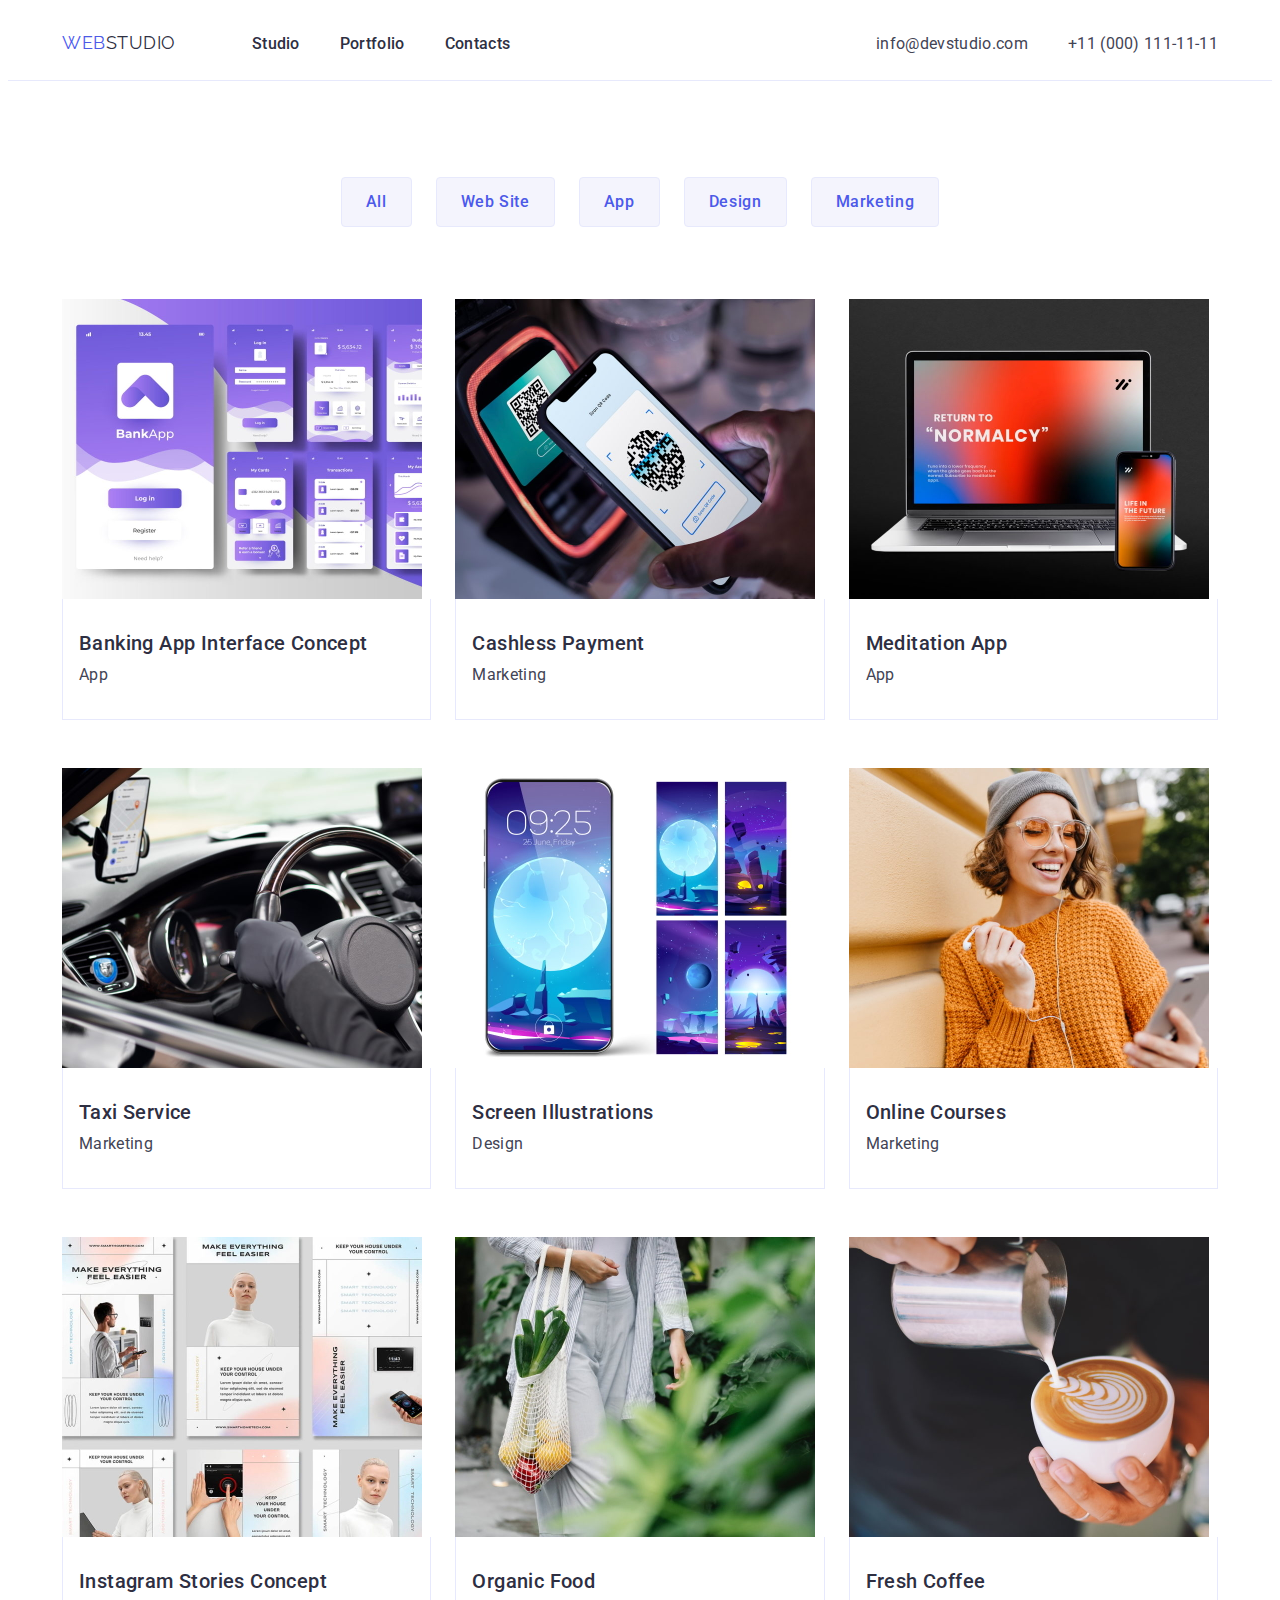
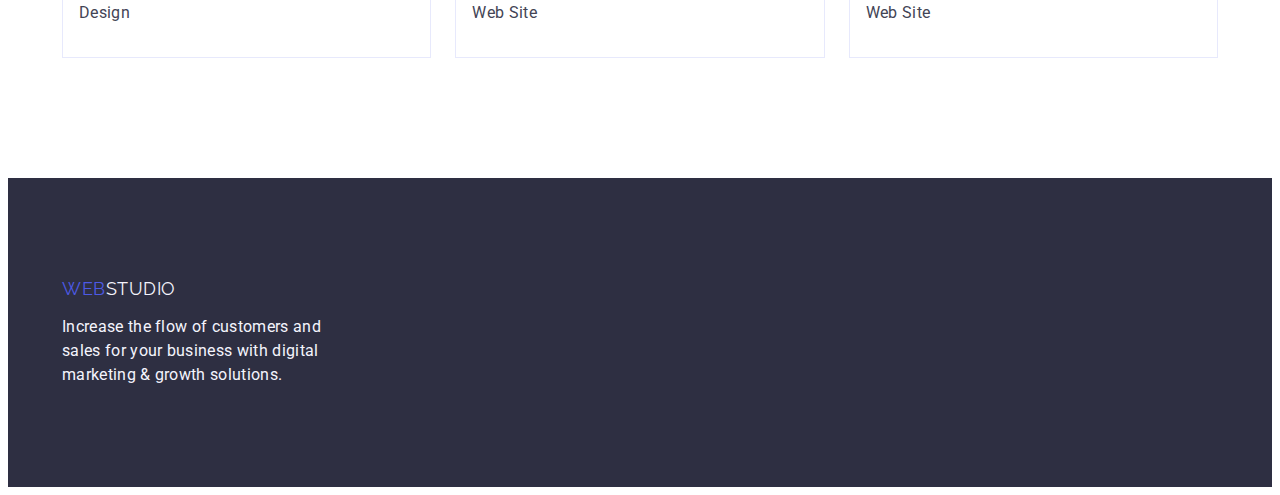
==== portfolio.html @ ba64d4d4 "feat: added initial files from hw 3" ====
<!DOCTYPE html>

<html lang="en">
  <head>
    <meta charset="UTF-8" />
    <meta name="viewport" content="width=device-width, initial-scale=1.0" />
    <title>Web Studio</title>
    <link rel="preconnect" href="https://fonts.googleapis.com" />
    <link rel="preconnect" href="https://fonts.gstatic.com" crossorigin />
    <link
      href="https://fonts.googleapis.com/css2?family=Raleway:wght@800&family=Roboto:wght@400;500;700;900&display=swap"
      rel="stylesheet"
    />
    <link
      rel="stylesheet"
      href="https://cdnjs.cloudflare.com/ajax/libs/modern-normalize/2.0.0/modern-normalize.min.css"
      integrity="sha512-4xo8blKMVCiXpTaLzQSLSw3KFOVPWhm/TRtuPVc4WG6kUgjH6J03IBuG7JZPkcWMxJ5huwaBpOpnwYElP/m6wg=="
      crossorigin="anonymous"
      referrerpolicy="no-referrer"
    />
    <link rel="stylesheet" href="./css/styles.css" />
  </head>

  <body>
    <header>
      <div class="container" id="header-container">
        <nav>
          <a href="./index.html" class="logo header-logo"
            >WEB<span class="logo-accent-dark">STUDIO</span></a
          >

          <ul class="navigation-tabs">
            <li>
              <a href="./index.html" class="nav-link">Studio</a>
            </li>
            <li>
              <a href="./portfolio.html" class="nav-link">Portfolio</a>
            </li>
            <li>
              <a href="#" class="nav-link">Contacts</a>
            </li>
          </ul>
        </nav>

        <address>
          <ul class="addresses-list">
            <li>
              <a href="mailto:info@devstudio.com" class="address-link"
                >info@devstudio.com</a
              >
            </li>
            <li>
              <a href="tel:+110001111111" class="address-link"
                >+11 (000) 111-11-11</a
              >
            </li>
          </ul>
        </address>
      </div>
    </header>

    <main>
      <section class="portfolio-section">
        <div class="container">
          <h1 class="visually-hidden">Portfolio</h1>

          <ul class="filter-buttons-list">
            <li>
              <button type="button" class="filter-button">All</button>
            </li>
            <li>
              <button type="button" class="filter-button">Web Site</button>
            </li>
            <li>
              <button type="button" class="filter-button">App</button>
            </li>
            <li>
              <button type="button" class="filter-button">Design</button>
            </li>
            <li>
              <button type="button" class="filter-button">Marketing</button>
            </li>
          </ul>

          <ul class="projects-list">
            <li class="project-list-item">
              <a href="#">
                <img
                  src="images/apps/banking_app_interface_concept.jpg"
                  alt="Banking App Interface Concept"
                  width="360"
                />
                <div class="project-list-info">
                  <h2 class="project-name">Banking App Interface Concept</h2>
                  <p class="project-type">App</p>
                </div>
              </a>
            </li>
            <li class="project-list-item">
              <a href="#">
                <img
                  src="images/apps/cashless_payment.jpg"
                  alt="Cashless Payment Process"
                  width="360"
                />
                <div class="project-list-info">
                  <h2 class="project-name">Cashless Payment</h2>
                  <p class="project-type">Marketing</p>
                </div>
              </a>
            </li>
            <li class="project-list-item">
              <a href="#">
                <img
                  src="images/apps/meditation_app.jpg"
                  alt="Laptop and Phone with the Meditation App installed"
                  width="360"
                />
                <div class="project-list-info">
                  <h2 class="project-name">Meditation App</h2>
                  <p class="project-type">App</p>
                </div>
              </a>
            </li>
            <li class="project-list-item">
              <a href="#">
                <img
                  src="images/apps/taxi_service.jpg"
                  alt="Taxi Saloon with the Phone with the Driver App"
                  width="360"
                />
                <div class="project-list-info">
                  <h2 class="project-name">Taxi Service</h2>
                  <p class="project-type">Marketing</p>
                </div>
              </a>
            </li>
            <li class="project-list-item">
              <a href="#">
                <img
                  src="images/apps/screen_illustrations.jpg"
                  alt="Phone Space Wallpapers"
                  width="360"
                />
                <div class="project-list-info">
                  <h2 class="project-name">Screen Illustrations</h2>
                  <p class="project-type">Design</p>
                </div>
              </a>
            </li>
            <li class="project-list-item">
              <a href="#">
                <img
                  src="images/apps/online_courses.jpg"
                  alt="Girl watching Online Courses using Phone on Street"
                  width="360"
                />
                <div class="project-list-info">
                  <h2 class="project-name">Online Courses</h2>
                  <p class="project-type">Marketing</p>
                </div>
              </a>
            </li>
            <li class="project-list-item">
              <a href="#">
                <img
                  src="images/apps/instgram_stories_concept.jpg"
                  alt="Instagram Collages with the Pictures and Text"
                  width="360"
                />
                <div class="project-list-info">
                  <h2 class="project-name">Instagram Stories Concept</h2>
                  <p class="project-type">Design</p>
                </div>
              </a>
            </li>
            <li class="project-list-item">
              <a href="#">
                <img
                  src="images/apps/organic_food.jpg"
                  alt="Woman caring vegetables in a bag"
                  width="360"
                />
                <div class="project-list-info">
                  <h2 class="project-name">Organic Food</h2>
                  <p class="project-type">Web Site</p>
                </div>
              </a>
            </li>
            <li class="project-list-item">
              <a href="#">
                <img
                  src="images/apps/fresh_coffee.jpg"
                  alt="Late making process"
                  width="360"
                />
                <div class="project-list-info">
                  <h2 class="project-name">Fresh Coffee</h2>
                  <p class="project-type">Web Site</p>
                </div>
              </a>
            </li>
          </ul>
        </div>
      </section>
    </main>

    <footer>
      <div class="container">
        <a href="./index.html" class="logo footer-logo"
          >WEB<span class="logo-accent-light">STUDIO</span></a
        >

        <p class="footer-text">
          Increase the flow of customers and sales for your business with
          digital marketing & growth solutions.
        </p>
      </div>
    </footer>
  </body>
</html>
---- css/styles.css ----
:root {
  --navy-blue: #2e2f42;
  --iris: #4d5ae5;
  --cloud: #f4f4fd;
  --cornflower: #e7e9fc;
  --ocean: #404bbf;
  --white-background: #ffffff;
  --white-text: #ffffff;
  --slate: #434455;
}

body {
  background-color: var(--white-background);
  font-family: 'Roboto', sans-serif;
  font-size: 16px;
  color: var(--navy-blue);
}

a {
  text-decoration: none;
  color: inherit;
  line-height: 1.5;
  letter-spacing: 0.02em;
}

h1,
h2,
h3,
h4,
h5,
h6,
p {
  margin-top: 0;
  margin-bottom: 0;
}

ul,
ol {
  margin-top: 0;
  margin-bottom: 0;
  padding-left: 0;
}

ul {
  list-style-type: none;
}

img {
  display: block;
}

*:focus {
  outline: none;
}

header {
  box-sizing: border-box;
  border-bottom: 1px solid var(--cornflower);
}

.container {
  max-width: 1156px;
  padding-left: 14px;
  padding-right: 14px;
  margin-left: auto;
  margin-right: auto;
}

#header-container {
  display: flex;
  justify-content: space-between;
  gap: 76px;
}

#header-container > nav {
  display: flex;
  gap: 76px;
}

.navigation-tabs {
  display: flex;
  gap: 40px;
}

.logo {
  font-family: 'Raleway', sans-serif;
  font-size: 18px;
  line-height: 1.17;
  letter-spacing: 0.03em;
  color: var(--iris);
  display: block;
}

.header-logo {
  padding-top: 24px;
  padding-bottom: 24px;
}

.logo-accent-dark {
  color: var(--navy-blue);
}

.nav-link {
  font-weight: 500;
  line-height: 1.5;
  letter-spacing: 0.02em;
  display: block;
  padding-top: 24px;
  padding-bottom: 24px;
}

.addresses-list {
  display: flex;
  flex-wrap: wrap;
  gap: 40px;
  row-gap: 0;
}

.nav-link:hover,
.nav-link:focus {
  color: var(--ocean);
}

.address-link {
  font-style: normal;
  line-height: 1.5;
  letter-spacing: 0.02em;
  color: var(--slate);
  display: block;
  padding-top: 24px;
  padding-bottom: 24px;
}

.address-link:hover,
.address-link:focus {
  color: var(--ocean);
}

.visually-hidden {
  position: absolute;
  width: 1px;
  height: 1px;
  margin: -1px;
  border: 0;
  padding: 0;

  white-space: nowrap;
  clip-path: inset(100%);
  clip: rect(0 0 0 0);
  overflow: hidden;
}

/*region Main Page Styles*/

.order-section {
  background-color: var(--navy-blue);
  padding-top: 188px;
  padding-bottom: 188px;
}

.slogan {
  color: var(--white-text);
  font-size: 56px;
  line-height: 1.07;
  letter-spacing: 0.02em;
  text-align: center;
  margin-bottom: 48px;
}

.order-service-button {
  background-color: var(--iris);
  color: var(--white-text);
  font-family: 'Roboto', sans-serif;
  font-weight: 500;
  font-size: 16px;
  line-height: 1.5;
  letter-spacing: 0.04em;
  cursor: pointer;
  margin: 0 auto;
  display: block;
  padding: 16px 32px;
  border: none;
  border-radius: 4px;
}

.order-service-button:hover,
.order-service-button:focus {
  background-color: var(--ocean);
}

.advantages-section {
  padding: 120px 0;
}

.advantages-list {
  display: flex;
  flex-wrap: wrap;
  justify-content: space-between;
}

.advantages-list-item {
  width: calc((100% - 3 * 24px) / 4);
}

.advantages-list-item-title {
  font-size: 20px;
  line-height: 1.2;
  letter-spacing: 0.02em;
  font-weight: 500;
  margin-bottom: 8px;
}

.advantages-list-item-text {
  line-height: 1.5;
  letter-spacing: 0.02em;
  color: var(--slate);
}

.section-title {
  font-size: 36px;
  line-height: 1.1;
  letter-spacing: 0.02em;
  text-align: center;
  margin-bottom: 72px;
}

.work-types-section {
  padding-bottom: 120px;
}

.work-types-list {
  display: flex;
  flex-wrap: wrap;
  gap: 24px;
}

.work-types-list-item {
  width: calc((100% - 2 * 24px) / 3);
}

.work-types-list-item > img {
  max-width: 100%;
}

.team-section {
  background-color: var(--cloud);
  padding: 120px 0;
}

.team-list {
  display: flex;
  flex-wrap: wrap;
  justify-content: space-between;
}

.team-list-item {
  background-color: var(--white-background);
  padding-bottom: 32px;
  width: calc((100% - 3 * 24px) / 4);
}

.team-list-item > img {
  max-width: 100%;
}

.team-member-name {
  font-size: 20px;
  line-height: 1.2;
  letter-spacing: 0.02em;
  font-weight: 500;
  text-align: center;
  margin-top: 32px;
  margin-bottom: 8px;
}

.team-member-role {
  text-align: center;
  line-height: 1.5;
  letter-spacing: 0.02em;
  color: var(--slate);
}

/*endregion*/

/*region Portfolio Styles*/

.portfolio-section {
  padding-top: 96px;
  padding-bottom: 120px;
}

.filter-buttons-list {
  display: flex;
  justify-content: center;
  gap: 24px;
  margin-bottom: 72px;
}

.filter-button {
  background-color: var(--cloud);
  color: var(--iris);
  font-family: 'Roboto', sans-serif;
  font-size: 16px;
  font-weight: 500;
  line-height: 1.5;
  letter-spacing: 0.04em;
  cursor: pointer;
  padding: 12px 24px;
  border: 1px solid var(--cornflower);
  border-radius: 4px;
}

.filter-button:hover,
.filter-button:focus {
  background-color: var(--ocean);
  color: var(--white-text);
}

.projects-list {
  display: flex;
  flex-wrap: wrap;
  justify-content: space-between;
  row-gap: 48px;
}

.project-list-item {
  width: calc((100% - 2 * 24px) / 3);
}

.project-list-item > a > img {
  max-width: 100%;
}

.project-list-info {
  box-sizing: border-box;
  border-width: 0 1px 1px 1px;
  border-style: solid;
  border-color: var(--cornflower);
  padding: 32px 16px;
}

.project-name {
  font-size: 20px;
  line-height: 1.2;
  letter-spacing: 0.02em;
  font-weight: 500;
  margin-bottom: 8px;
}

.project-type {
  line-height: 1.5;
  letter-spacing: 0.02em;
  color: var(--slate);
}

/*endregion*/

footer {
  background-color: var(--navy-blue);
  padding: 100px 0;
}

.footer-logo {
  margin-bottom: 16px;
}

.logo-accent-light {
  color: var(--cloud);
}

.footer-text {
  color: var(--cloud);
  line-height: 1.5;
  letter-spacing: 0.02em;
  width: 264px;
}
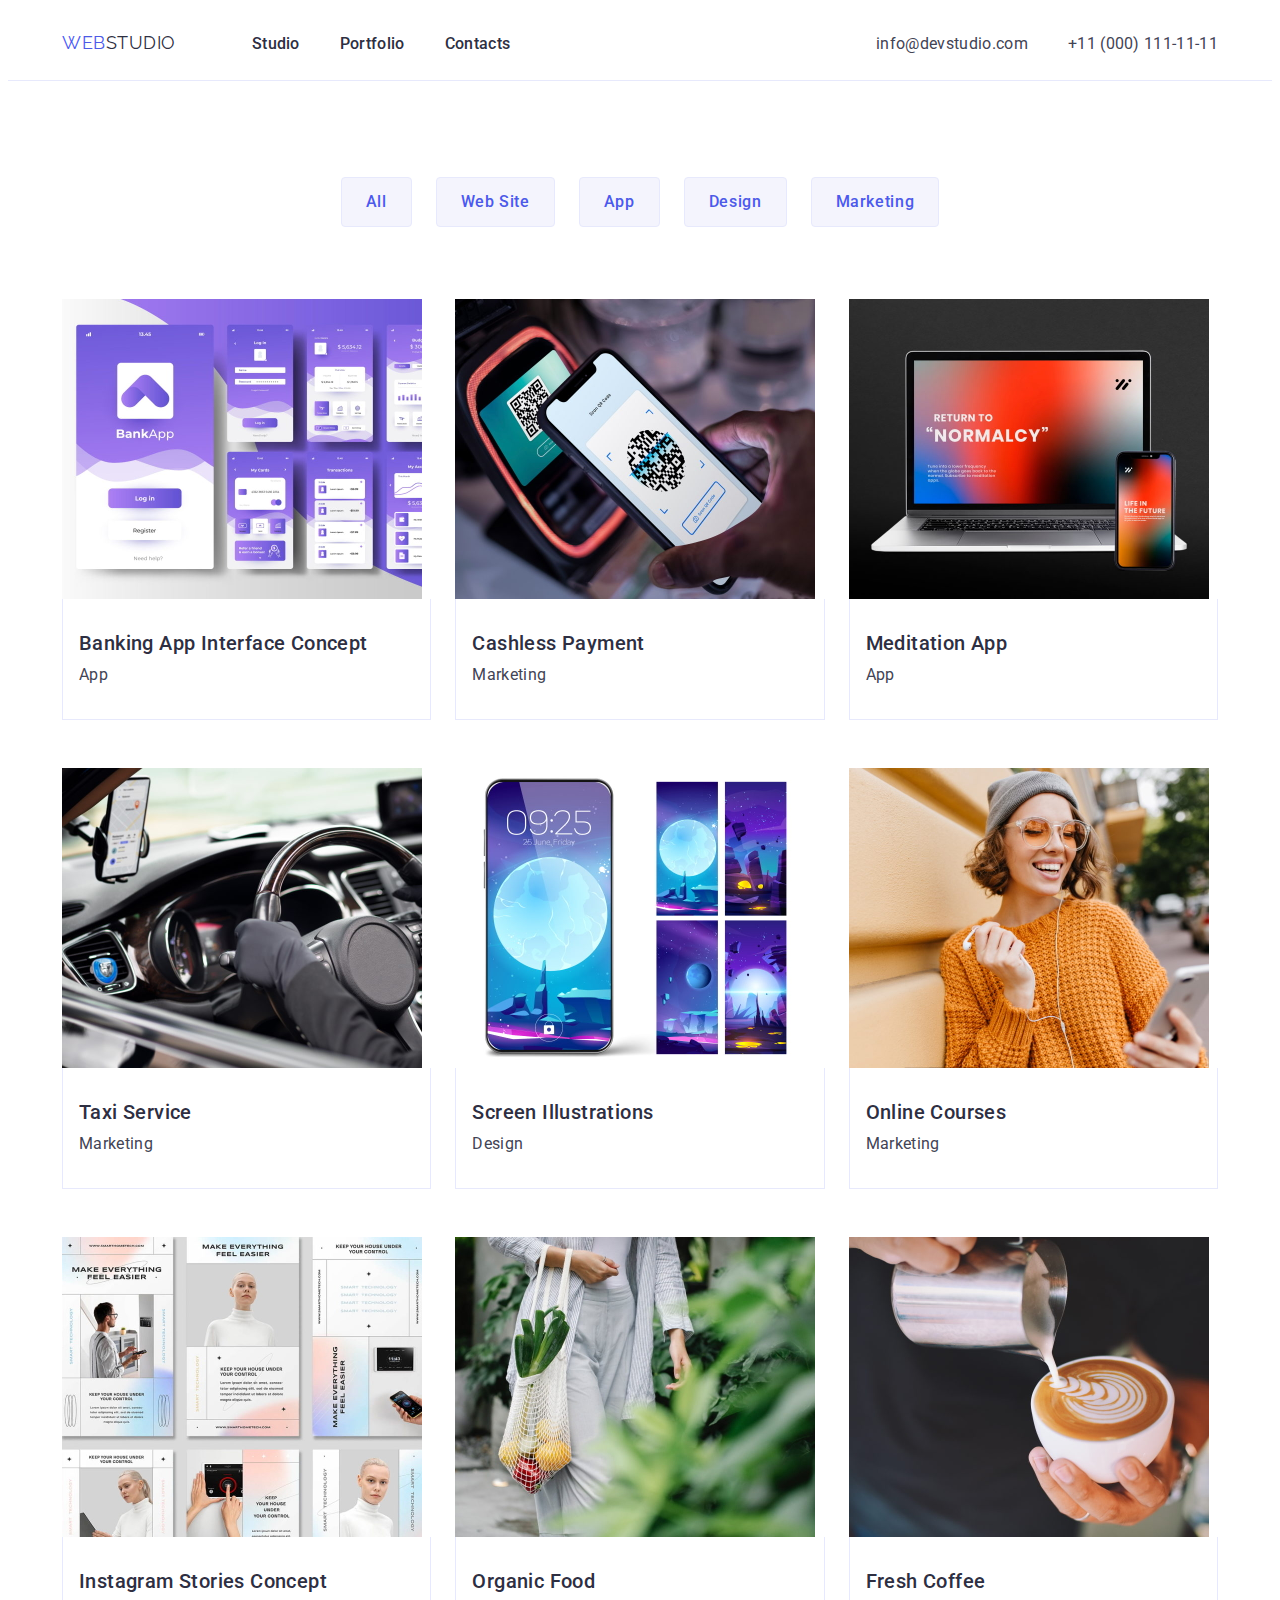
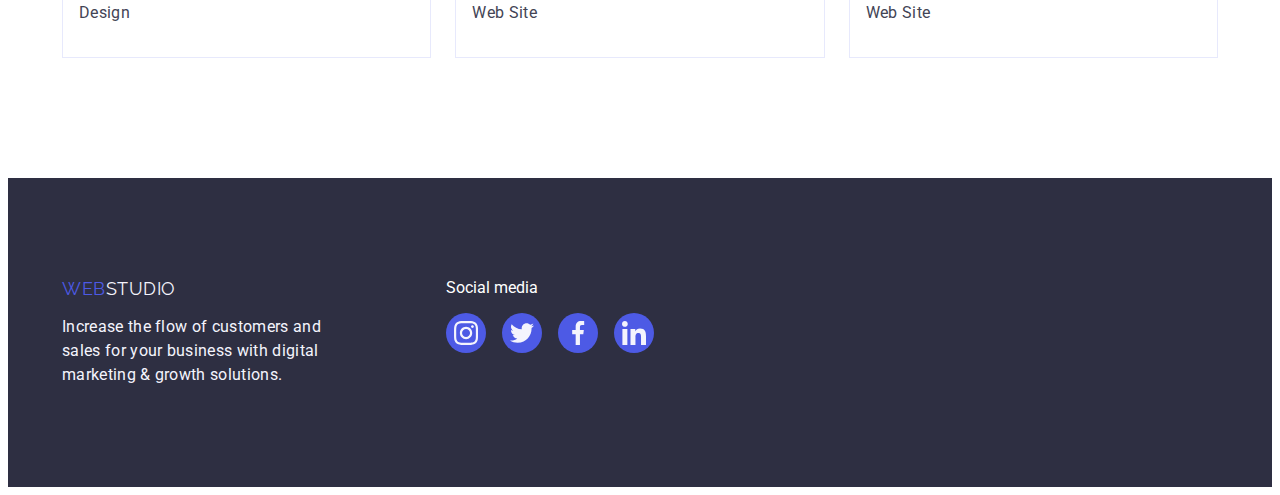
==== commit d72ec643: "feat: updated portfolio footer" ====
--- a/portfolio.html
+++ b/portfolio.html
@@ -207,14 +207,52 @@
 
     <footer>
       <div class="container">
-        <a href="./index.html" class="logo footer-logo"
+        <div>
+          <a href="./index.html" class="logo footer-logo"
           >WEB<span class="logo-accent-light">STUDIO</span></a
-        >
-
-        <p class="footer-text">
-          Increase the flow of customers and sales for your business with
-          digital marketing & growth solutions.
-        </p>
+          >
+
+          <p class="footer-text">
+            Increase the flow of customers and sales for your business with
+            digital marketing & growth solutions.
+          </p>
+        </div>
+
+        <div class="social-media-container">
+          <p>Social media</p>
+          <ul class="social-media-list">
+            <li>
+              <a class="social-media-link" href="#" target="_blank">
+                <svg class="social-media-icon">
+                  <use
+                    href="./images/icons/icons-defs.svg#icon-instagram"
+                  ></use>
+                </svg>
+              </a>
+            </li>
+            <li>
+              <a class="social-media-link" href="#" target="_blank">
+                <svg class="social-media-icon">
+                  <use href="./images/icons/icons-defs.svg#icon-twitter"></use>
+                </svg>
+              </a>
+            </li>
+            <li>
+              <a class="social-media-link" href="#" target="_blank">
+                <svg class="social-media-icon">
+                  <use href="./images/icons/icons-defs.svg#icon-facebook"></use>
+                </svg>
+              </a>
+            </li>
+            <li>
+              <a class="social-media-link" href="#" target="_blank">
+                <svg class="social-media-icon">
+                  <use href="./images/icons/icons-defs.svg#icon-linkedin"></use>
+                </svg>
+              </a>
+            </li>
+          </ul>
+        </div>
       </div>
     </footer>
   </body>
--- a/css/styles.css
+++ b/css/styles.css
@@ -7,6 +7,8 @@
   --white-background: #ffffff;
   --white-text: #ffffff;
   --slate: #434455;
+  --green: #31d0aa;
+  --light-slate: #8e8f99;
 }
 
 body {
@@ -202,6 +204,20 @@
   width: calc((100% - 3 * 24px) / 4);
 }
 
+.advantages-icon {
+  background-color: var(--cloud);
+  padding: 24px 0;
+  margin-bottom: 8px;
+  border-radius: 4px;
+}
+
+.advantages-icon > svg {
+  display: block;
+  margin: 0 auto;
+  width: 64px;
+  height: 64px;
+}
+
 .advantages-list-item-title {
   font-size: 20px;
   line-height: 1.2;
@@ -278,6 +294,57 @@
   line-height: 1.5;
   letter-spacing: 0.02em;
   color: var(--slate);
+  margin-bottom: 8px;
+}
+
+.team-member-contacts {
+  display: flex;
+  justify-content: center;
+  gap: 24px;
+}
+
+.team-member-contact-link {
+  background-color: var(--iris);
+  border-radius: 50%;
+  width: 40px;
+  height: 40px;
+  display: flex;
+}
+
+.team-member-contact-link:hover,
+.team-member-contact-link:focus {
+  background-color: var(--green);
+}
+
+.team-member-contact-icon {
+  width: 16px;
+  height: 16px;
+  margin: auto;
+  fill: var(--cloud);
+}
+
+.customers-section {
+  padding: 120px 0;
+}
+
+.customers-list {
+  display: flex;
+  justify-content: center;
+  gap: 24px;
+}
+
+.customer-list-item {
+  box-sizing: border-box;
+  padding: 16px 0;
+  border: 1px solid var(--light-slate);
+  border-radius: 4px;
+  width: calc((100% - 5 * 24px) / 6);
+}
+
+.customer-icon {
+  fill: var(--light-slate);
+  margin: 0 auto;
+  display: block;
 }
 
 /*endregion*/
@@ -360,6 +427,10 @@
   padding: 100px 0;
 }
 
+footer > .container {
+  display: flex;
+}
+
 .footer-logo {
   margin-bottom: 16px;
 }
@@ -374,3 +445,37 @@
   letter-spacing: 0.02em;
   width: 264px;
 }
+
+.social-media-container {
+  margin-left: 120px;
+}
+
+.social-media-container > p {
+  color: var(--white-text);
+  margin-bottom: 16px;
+}
+
+.social-media-list {
+  display: flex;
+  gap: 16px;
+}
+
+.social-media-link {
+  background-color: var(--iris);
+  border-radius: 50%;
+  width: 40px;
+  height: 40px;
+  display: flex;
+}
+
+.social-media-link:hover,
+.social-media-link:focus {
+  background-color: var(--green);
+}
+
+.social-media-icon {
+  width: 24px;
+  height: 24px;
+  margin: auto;
+  fill: var(--cloud);
+}
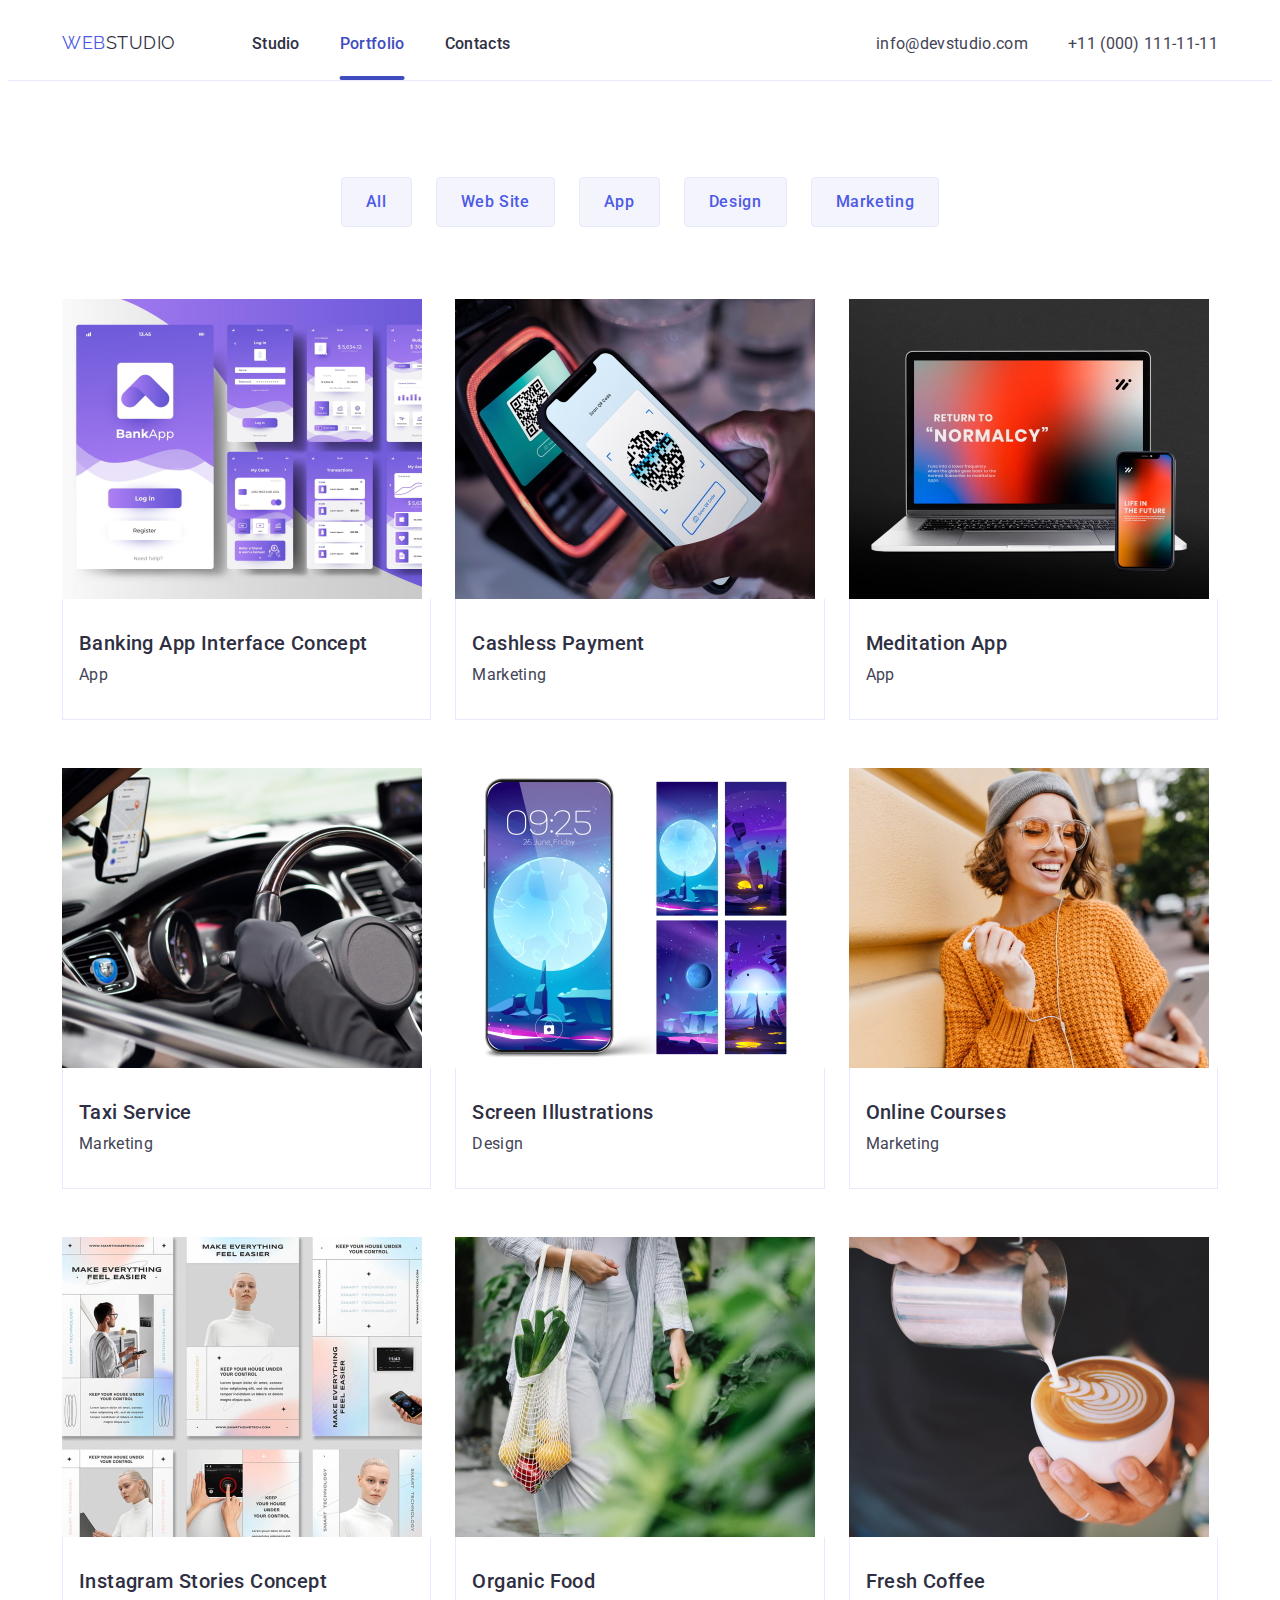
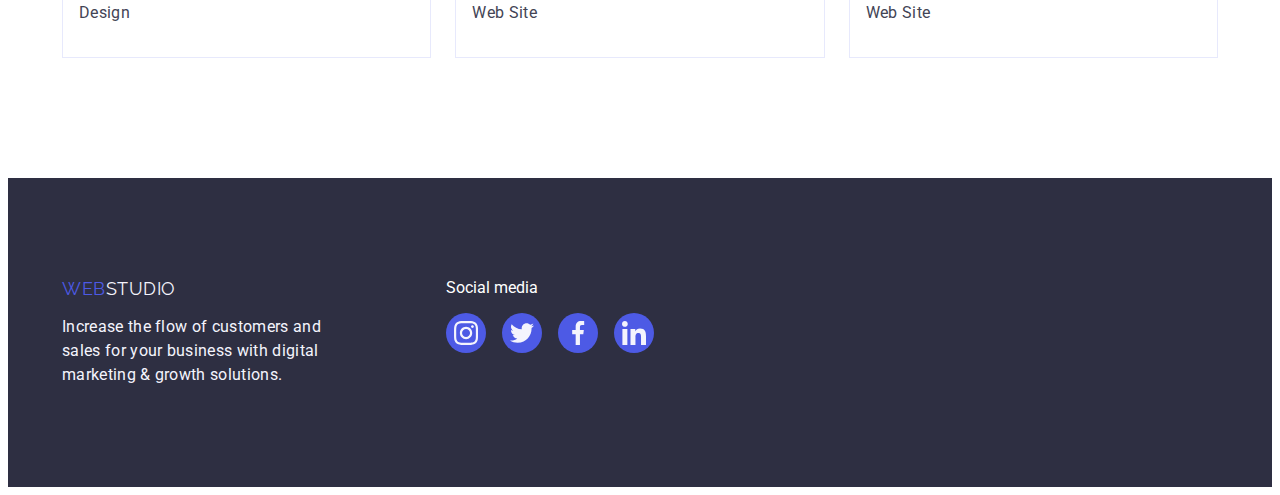
==== commit 2d6caae4: "feat: pseudo elements and transitions" ====
--- a/portfolio.html
+++ b/portfolio.html
@@ -34,7 +34,7 @@
               <a href="./index.html" class="nav-link">Studio</a>
             </li>
             <li>
-              <a href="./portfolio.html" class="nav-link">Portfolio</a>
+              <a href="./portfolio.html" class="nav-link current">Portfolio</a>
             </li>
             <li>
               <a href="#" class="nav-link">Contacts</a>
--- a/css/styles.css
+++ b/css/styles.css
@@ -106,9 +106,35 @@
   font-weight: 500;
   line-height: 1.5;
   letter-spacing: 0.02em;
-  display: block;
+  display: inline-block;
   padding-top: 24px;
   padding-bottom: 24px;
+  position: relative;
+
+  transition-property: color;
+  transition-duration: 250ms;
+}
+
+.nav-link:hover,
+.nav-link:focus {
+  color: var(--ocean);
+}
+
+.current {
+  color: var(--ocean);
+}
+
+.current::after {
+  content: '';
+  position: absolute;
+  bottom: 0;
+  left: 50%;
+  transform: translateX(-50%);
+  width: 100%;
+  height: 4px;
+  border-radius: 2px;
+  background-color: var(--ocean);
+  display: block;
 }
 
 .addresses-list {
@@ -118,11 +144,6 @@
   row-gap: 0;
 }
 
-.nav-link:hover,
-.nav-link:focus {
-  color: var(--ocean);
-}
-
 .address-link {
   font-style: normal;
   line-height: 1.5;
@@ -131,6 +152,9 @@
   display: block;
   padding-top: 24px;
   padding-bottom: 24px;
+
+  transition-property: color;
+  transition-duration: 250ms;
 }
 
 .address-link:hover,
@@ -156,6 +180,14 @@
 
 .order-section {
   background-color: var(--navy-blue);
+  background-image: linear-gradient(
+      rgba(46, 47, 66, 0.7),
+      rgba(46, 47, 66, 0.7)
+    ),
+    url(../images/people-office.jpg);
+  background-position: 50% 50%;
+  background-size: 1440px;
+  background-repeat: no-repeat;
   padding-top: 188px;
   padding-bottom: 188px;
 }
@@ -183,6 +215,10 @@
   padding: 16px 32px;
   border: none;
   border-radius: 4px;
+  box-shadow: 0 4px 4px 0 rgba(0, 0, 0, 0.15);
+
+  transition-property: background-color;
+  transition-duration: 500ms;
 }
 
 .order-service-button:hover,
@@ -273,6 +309,11 @@
   background-color: var(--white-background);
   padding-bottom: 32px;
   width: calc((100% - 3 * 24px) / 4);
+  border-radius: 0 0 4px 4px;
+  box-shadow:
+    0 2px 1px 0 rgba(46, 47, 66, 0.08),
+    0 1px 1px 0 rgba(46, 47, 66, 0.16),
+    0 1px 6px 0 rgba(46, 47, 66, 0.08);
 }
 
 .team-list-item > img {
@@ -309,6 +350,9 @@
   width: 40px;
   height: 40px;
   display: flex;
+
+  transition-property: background-color;
+  transition-duration: 500ms;
 }
 
 .team-member-contact-link:hover,
@@ -339,12 +383,28 @@
   border: 1px solid var(--light-slate);
   border-radius: 4px;
   width: calc((100% - 5 * 24px) / 6);
+
+  transition-property: border-top-color, border-bottom-color, border-left-color, border-right-color;
+  transition-duration: 50ms;
+}
+
+.customer-list-item:hover,
+.customer-list-item:focus {
+  border-color: var(--ocean);
 }
 
 .customer-icon {
   fill: var(--light-slate);
   margin: 0 auto;
   display: block;
+
+  transition-property: fill;
+  transition-duration: 500ms;
+}
+
+.customer-list-item:hover .customer-icon,
+.customer-list-item:focus .customer-icon {
+  fill: var(--ocean);
 }
 
 /*endregion*/
@@ -375,6 +435,9 @@
   padding: 12px 24px;
   border: 1px solid var(--cornflower);
   border-radius: 4px;
+
+  transition-property: color, background-color;
+  transition-duration: 50ms;
 }
 
 .filter-button:hover,
@@ -392,6 +455,17 @@
 
 .project-list-item {
   width: calc((100% - 2 * 24px) / 3);
+
+  transition-property: box-shadow;
+  transition-duration: 500ms;
+}
+
+.project-list-item:hover,
+.project-list-item:focus {
+  box-shadow:
+    0 2px 1px 0 rgba(46, 47, 66, 0.08),
+    0 1px 1px 0 rgba(46, 47, 66, 0.16),
+    0 1px 6px 0 rgba(46, 47, 66, 0.08);
 }
 
 .project-list-item > a > img {
@@ -466,6 +540,9 @@
   width: 40px;
   height: 40px;
   display: flex;
+
+  transition-property: background-color;
+  transition-duration: 500ms;
 }
 
 .social-media-link:hover,
